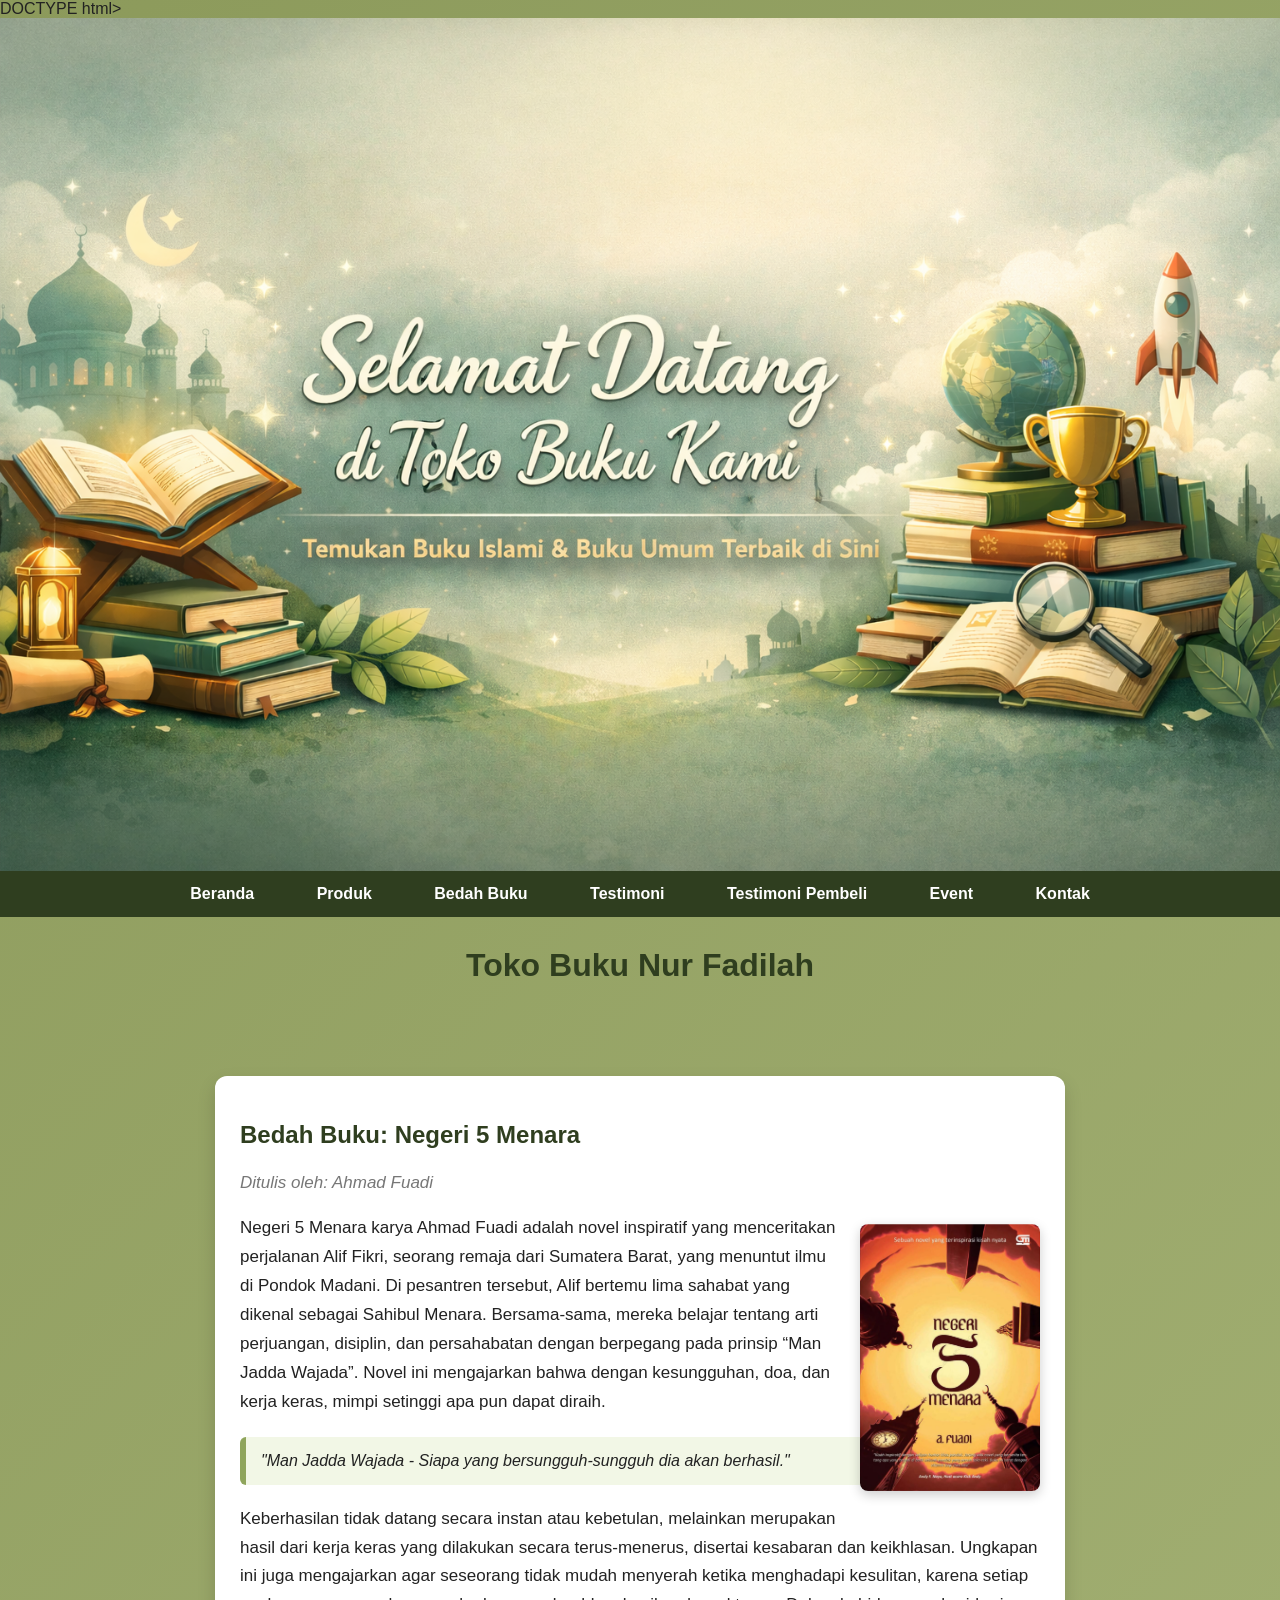
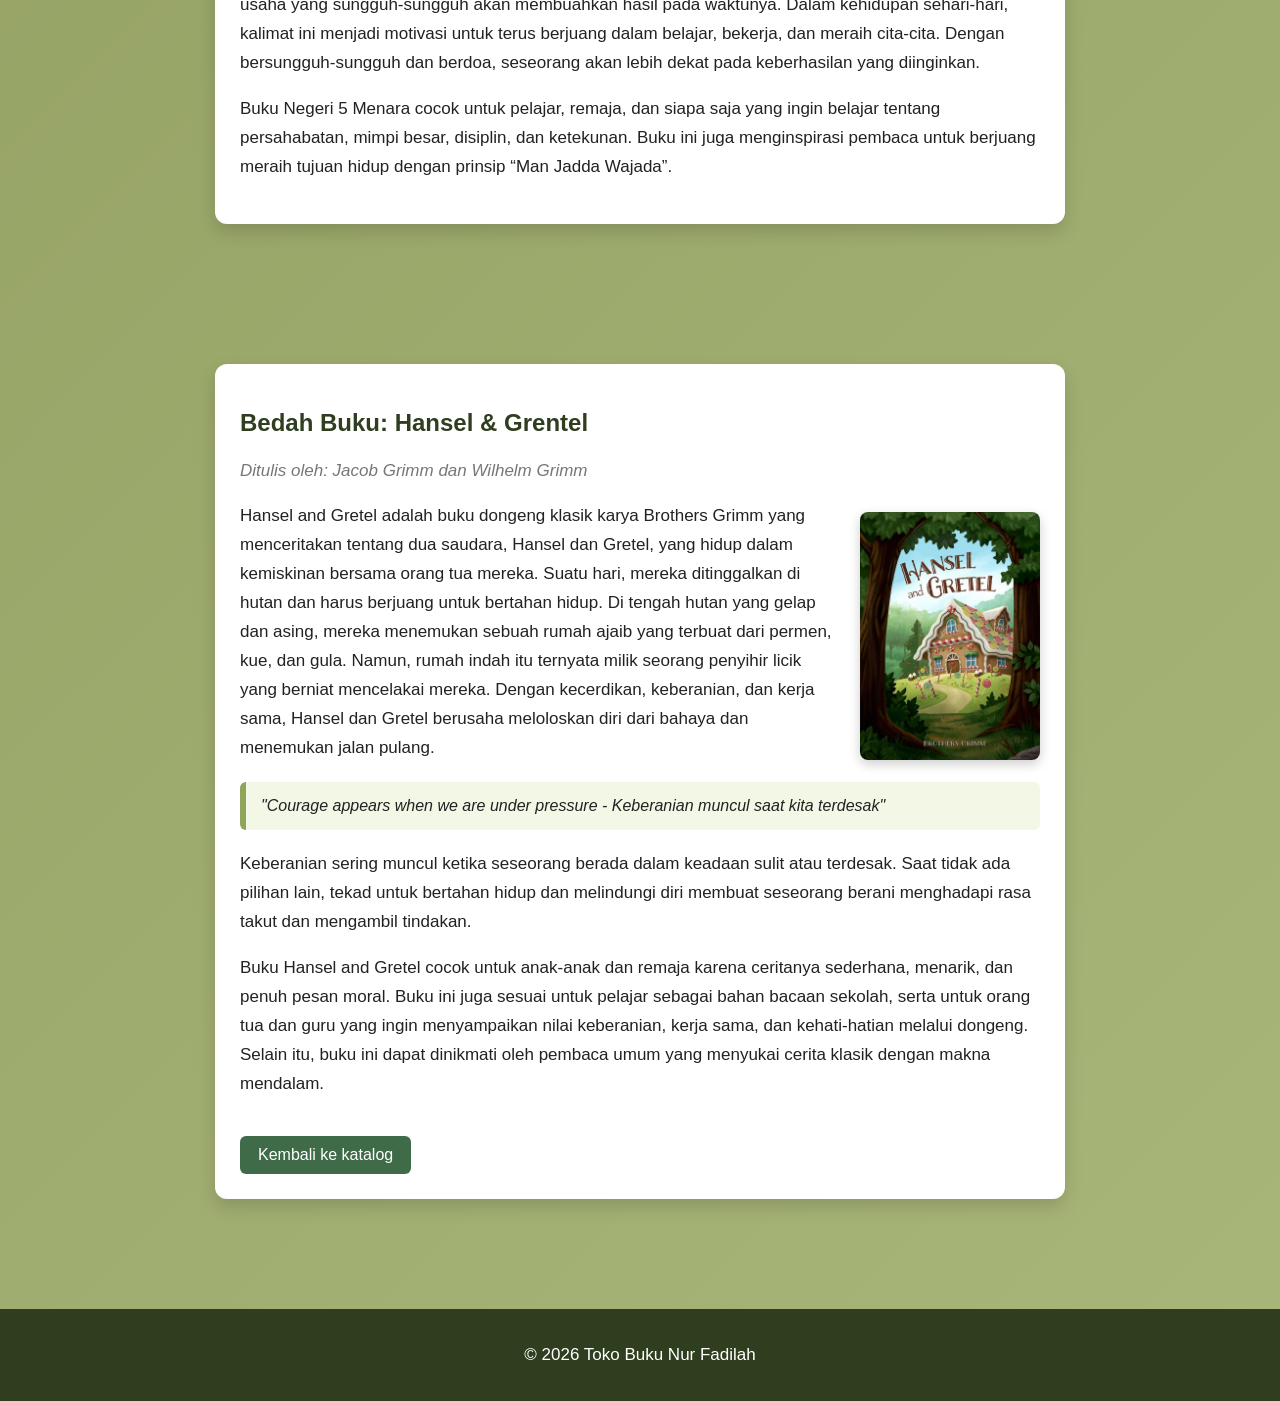
==== bedah-buku.html @ 782575cf "Add files via upload" ====
DOCTYPE html>
<html lang="id">
<head>
    <meta charset="UTF-8">
    <meta name="viewport" content="width=device-width, initial-scale=1.0">
    <title>Profil Usaha Buku</title>
    <link rel="stylesheet" href="style.css" />
</head>
<body>
    
<header>
        <img src="ChatGPT Image Feb 2, 2026, 08_43_37 AM.png" alt="header" width="1312" height="300">
        
  <nav> <a href="index.html">Beranda</a>
    <a href="produk.html">Produk</a>
    <a href="bedah-buku.html">Bedah Buku</a>
    <a href="testimoni.html">Testimoni</a>
    <a href="tampil-testimoni.html">Testimoni Pembeli</a>
    <a href="event.html">Event</a>
    <a href="kontak.html">Kontak</a>
  </nav>
  </header>
<h1>Toko Buku Nur Fadilah</h1>
<section class="daftar-produk">
<main class="artikel">
<h2>Bedah Buku: Negeri 5 Menara</h2>
<p class="penulis">Ditulis oleh: Ahmad Fuadi</p>  

<img src="buku negeri 5 menara.jpg" alt="Smapul Negeri 5 Menara" class="sampul">

<p>
    Negeri 5 Menara karya Ahmad Fuadi adalah novel inspiratif yang menceritakan perjalanan Alif Fikri, seorang remaja dari Sumatera Barat, yang menuntut ilmu di Pondok Madani. Di pesantren tersebut, Alif bertemu lima sahabat yang dikenal sebagai Sahibul Menara. Bersama-sama, mereka belajar tentang arti perjuangan, disiplin, dan persahabatan dengan berpegang pada prinsip “Man Jadda Wajada”. Novel ini mengajarkan bahwa dengan kesungguhan, doa, dan kerja keras, mimpi setinggi apa pun dapat diraih.
</p>

<blockquote>
    "Man Jadda Wajada - Siapa yang bersungguh-sungguh dia akan berhasil."
</blockquote>

<p>
    Keberhasilan tidak datang secara instan atau kebetulan, melainkan merupakan hasil dari kerja keras yang dilakukan secara terus-menerus, disertai kesabaran dan keikhlasan. Ungkapan ini juga mengajarkan agar seseorang tidak mudah menyerah ketika menghadapi kesulitan, karena setiap usaha yang sungguh-sungguh akan membuahkan hasil pada waktunya.

Dalam kehidupan sehari-hari, kalimat ini menjadi motivasi untuk terus berjuang dalam belajar, bekerja, dan meraih cita-cita. Dengan bersungguh-sungguh dan berdoa, seseorang akan lebih dekat pada keberhasilan yang diinginkan.
</p>

<p>
    Buku Negeri 5 Menara cocok untuk pelajar, remaja, dan siapa saja yang ingin belajar tentang persahabatan, mimpi besar, disiplin, dan ketekunan. Buku ini juga menginspirasi pembaca untuk berjuang meraih tujuan hidup dengan prinsip “Man Jadda Wajada”.
</p>
</main>
</section>
<section class="daftar-produk">
<main class="artikel">
<h2>Bedah Buku: Hansel & Grentel</h2>
<p class="penulis">Ditulis oleh: Jacob Grimm dan Wilhelm Grimm</p>  

<img src="Digital illustration_ children’s book cover.jpg" alt="Smapul Digital illustration_ children’s book cover" class="sampul">

<p>
    Hansel and Gretel adalah buku dongeng klasik karya Brothers Grimm yang menceritakan tentang dua saudara, Hansel dan Gretel, yang hidup dalam kemiskinan bersama orang tua mereka. Suatu hari, mereka ditinggalkan di hutan dan harus berjuang untuk bertahan hidup.
Di tengah hutan yang gelap dan asing, mereka menemukan sebuah rumah ajaib yang terbuat dari permen, kue, dan gula. Namun, rumah indah itu ternyata milik seorang penyihir licik yang berniat mencelakai mereka. Dengan kecerdikan, keberanian, dan kerja sama, Hansel dan Gretel berusaha meloloskan diri dari bahaya dan menemukan jalan pulang.
</p>

<blockquote>
    "Courage appears when we are under pressure - Keberanian muncul saat kita terdesak"
</blockquote>

<p>
   Keberanian sering muncul ketika seseorang berada dalam keadaan sulit atau terdesak. Saat tidak ada pilihan lain, tekad untuk bertahan hidup dan melindungi diri membuat seseorang berani menghadapi rasa takut dan mengambil tindakan.
</p>

<p>
    Buku Hansel and Gretel cocok untuk anak-anak dan remaja karena ceritanya sederhana, menarik, dan penuh pesan moral. Buku ini juga sesuai untuk pelajar sebagai bahan bacaan sekolah, serta untuk orang tua dan guru yang ingin menyampaikan nilai keberanian, kerja sama, dan kehati-hatian melalui dongeng. Selain itu, buku ini dapat dinikmati oleh pembaca umum yang menyukai cerita klasik dengan makna mendalam.
</p>
<a href="produk.html" class="btn-kembali"> Kembali ke katalog</a>
</main>
</section>
<footer>
    <p>&copy; 2026 Toko Buku Nur Fadilah</p>
</footer>
</body>
</html>
---- style.css ----
body{
    margin:0;
    font-family: 'Segoe UI', Arial, sans-serif;
    background: linear-gradient(135deg,#8c9a5b,#a9b67a);
    color:#222;
}

/* ===== HEADER ===== */

header img{
    width:100%;
    height:auto;
    display:block;
}

/* ===== NAVBAR ===== */

nav{
    background:#2f3e1f;
    text-align:center;
    padding:14px;
}

nav a{
    color:white;
    text-decoration:none;
    margin:0 15px;
    font-weight:bold;
    padding:8px 14px;
    border-radius:6px;
    transition:0.3s;
}

nav a:hover{
    background:#9fb86d;
    color:#1b1b1b;
}

/* ===== JUDUL ===== */

h1{
    text-align:center;
    margin-top:30px;
    color:#2f3e1f;
}

h2{
    color:#2f3e1f;
}

/* ===== PARAGRAF ===== */

p{
    font-size:17px;
    line-height:1.7;
}

/* ===== ARTIKEL BEDAH BUKU ===== */

.artikel{
    max-width:800px;
    margin:40px auto;
    padding:25px;
    background:white;
    border-radius:12px;
    box-shadow:0 8px 18px rgba(0,0,0,0.15);
}

.artikel .penulis{
    color:#777;
    font-style:italic;
}

.artikel .sampul{
    width:180px;
    float:right;
    margin:10px 0 20px 20px;
    border-radius:8px;
    box-shadow:0 4px 12px rgba(0,0,0,0.2);
}

/* ===== QUOTE ===== */

blockquote{
    background:#f2f7e6;
    border-left:6px solid #8fa55c;
    padding:15px;
    border-radius:6px;
    font-style:italic;
    margin:20px 0;
}

/* ===== GRID PRODUK ===== */

.daftar-produk{
    display:grid;
    grid-template-columns: repeat(auto-fit,minmax(250px,1fr));
    gap:25px;
    padding:30px;
}

/* ===== CARD PRODUK ===== */

.produk{
background:#fffdf7;
border:1px solid #e2d8c5;
padding:18px;
border-radius:12px;
text-align:center;
box-shadow:0 4px 12px rgba(0,0,0,0.1);
transition:0.3s;
}

.produk:hover{
transform:translateY(-6px);
box-shadow:0 10px 20px rgba(0,0,0,0.2);
}

.produk img{
width:150px;
height:auto;
border-radius:6px;
margin-bottom:10px;
}

.produk h2{
font-size:20px;
color:#3d2705;
}

.harga{
font-weight:bold;
color:#222;
margin:8px 0;
}

.deskripsi{
font-size:14px;
color:#5a3c1b;
}

/* ===== BUTTON ===== */

.btn-kembali{
display:inline-block;
margin-top:20px;
padding:10px 18px;
background:#3f6b48;
color:white;
text-decoration:none;
border-radius:6px;
transition:0.3s;
}

.btn-kembali:hover{
background:#2e4e35;
}

/* ===== FORM ===== */

.formulir{
max-width:600px;
margin:40px auto;
padding:25px;
background:white;
border-radius:12px;
box-shadow:0 8px 18px rgba(0,0,0,0.15);
}

form label{
display:block;
margin-top:10px;
font-weight:bold;
}

form input,
form textarea,
form select{
width:100%;
padding:10px;
margin-top:5px;
margin-bottom:15px;
border-radius:6px;
border:1px solid #ccc;
}

form button{
background:#3f6b48;
color:white;
padding:10px 16px;
border:none;
border-radius:6px;
cursor:pointer;
font-size:16px;
transition:0.3s;
}

form button:hover{
background:#2e4e35;
}

/* ===== TESTIMONI ===== */

.testimoni-box{
background:white;
padding:15px;
margin:15px 0;
border-left:6px solid #8fa55c;
border-radius:6px;
box-shadow:0 3px 10px rgba(0,0,0,0.1);
}

/* ===== EVENT CARD ===== */

.event-grid{
display:grid;
grid-template-columns:repeat(auto-fit,minmax(250px,1fr));
gap:25px;
padding:30px;
}

.event-card{
background:white;
border-radius:10px;
overflow:hidden;
box-shadow:0 5px 15px rgba(0,0,0,0.1);
transition:0.3s;
}

.event-card:hover{
transform:translateY(-5px);
}

.event-card img{
width:100%;
height:180px;
object-fit:cover;
}

.event-content{
padding:15px;
}

.event-date{
color:#3f6b48;
font-weight:bold;
}

/* ===== KONTAK CARD ===== */

.card{
background:white;
padding:25px;
border-radius:10px;
box-shadow:0 5px 15px rgba(0,0,0,0.1);
}

/* ===== FOOTER ===== */

footer{
background:#2f3e1f;
color:white;
text-align:center;
padding:15px;
margin-top:40px;
}
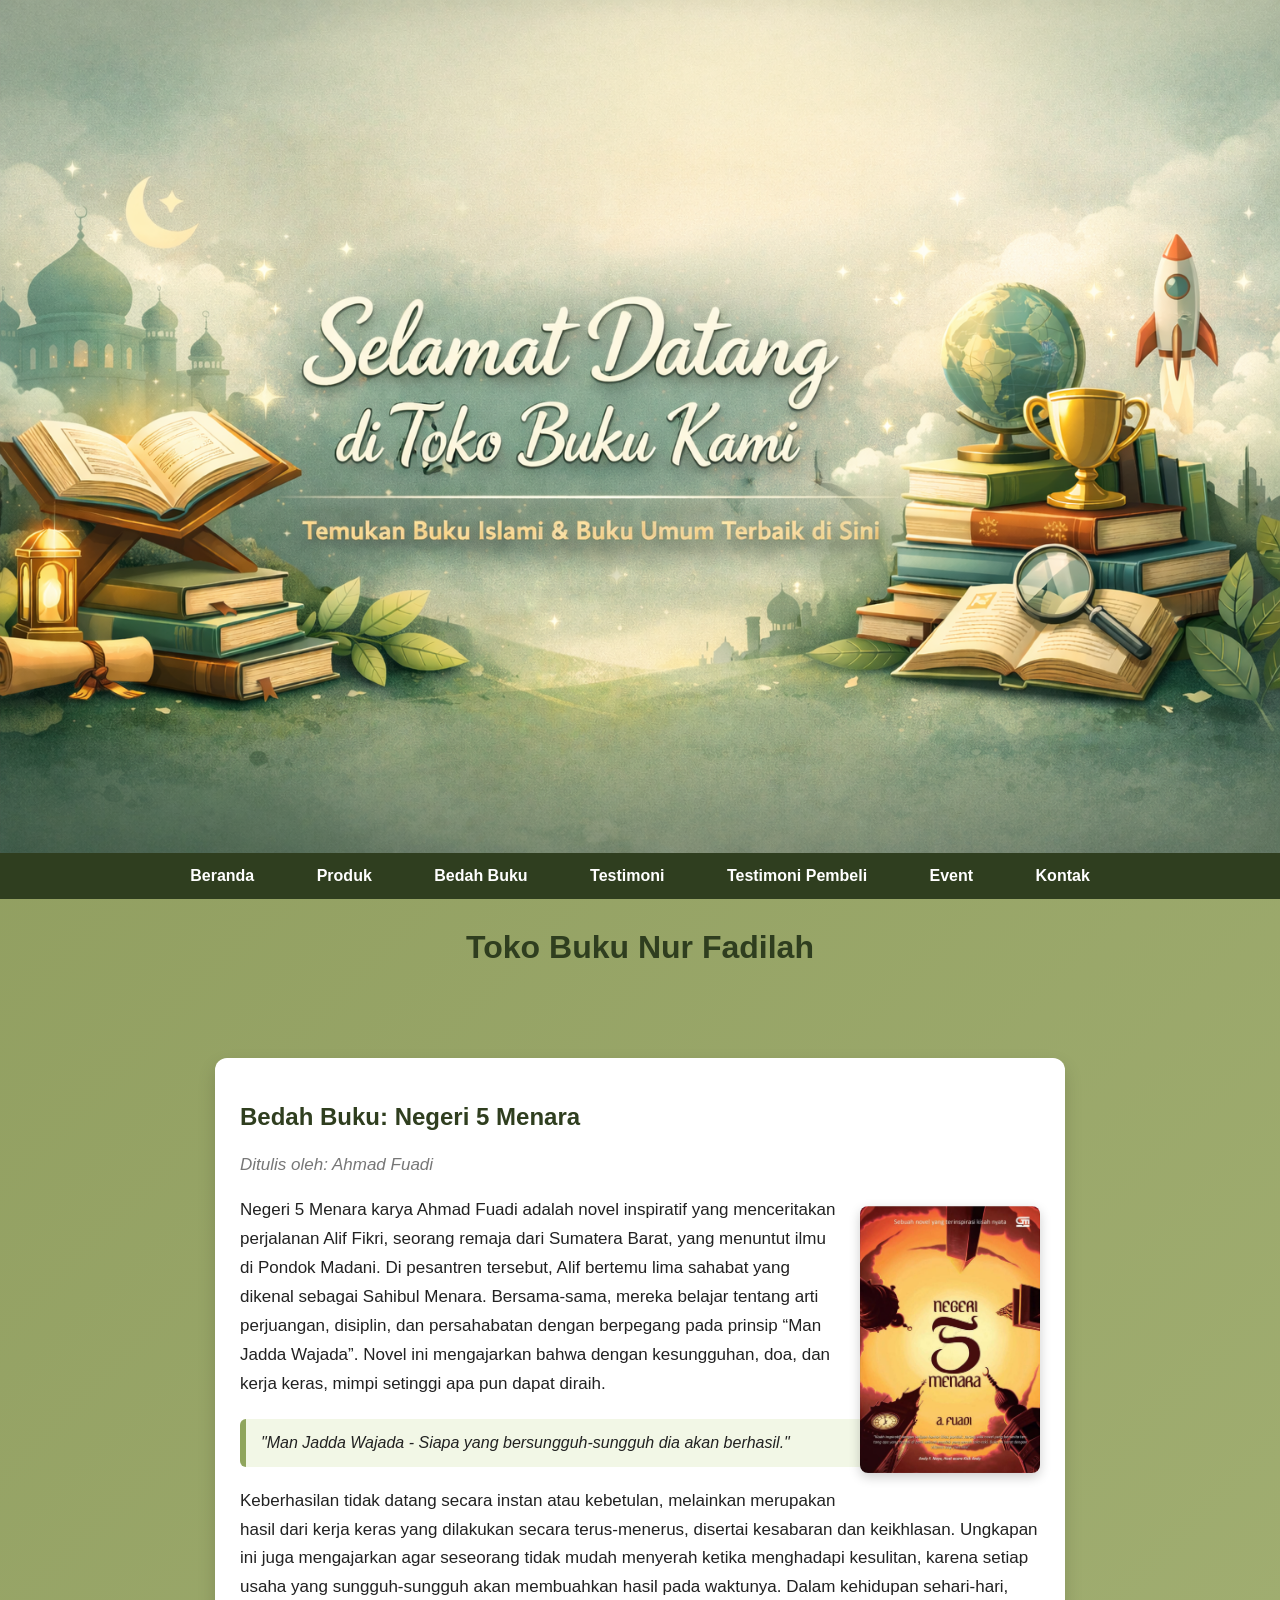
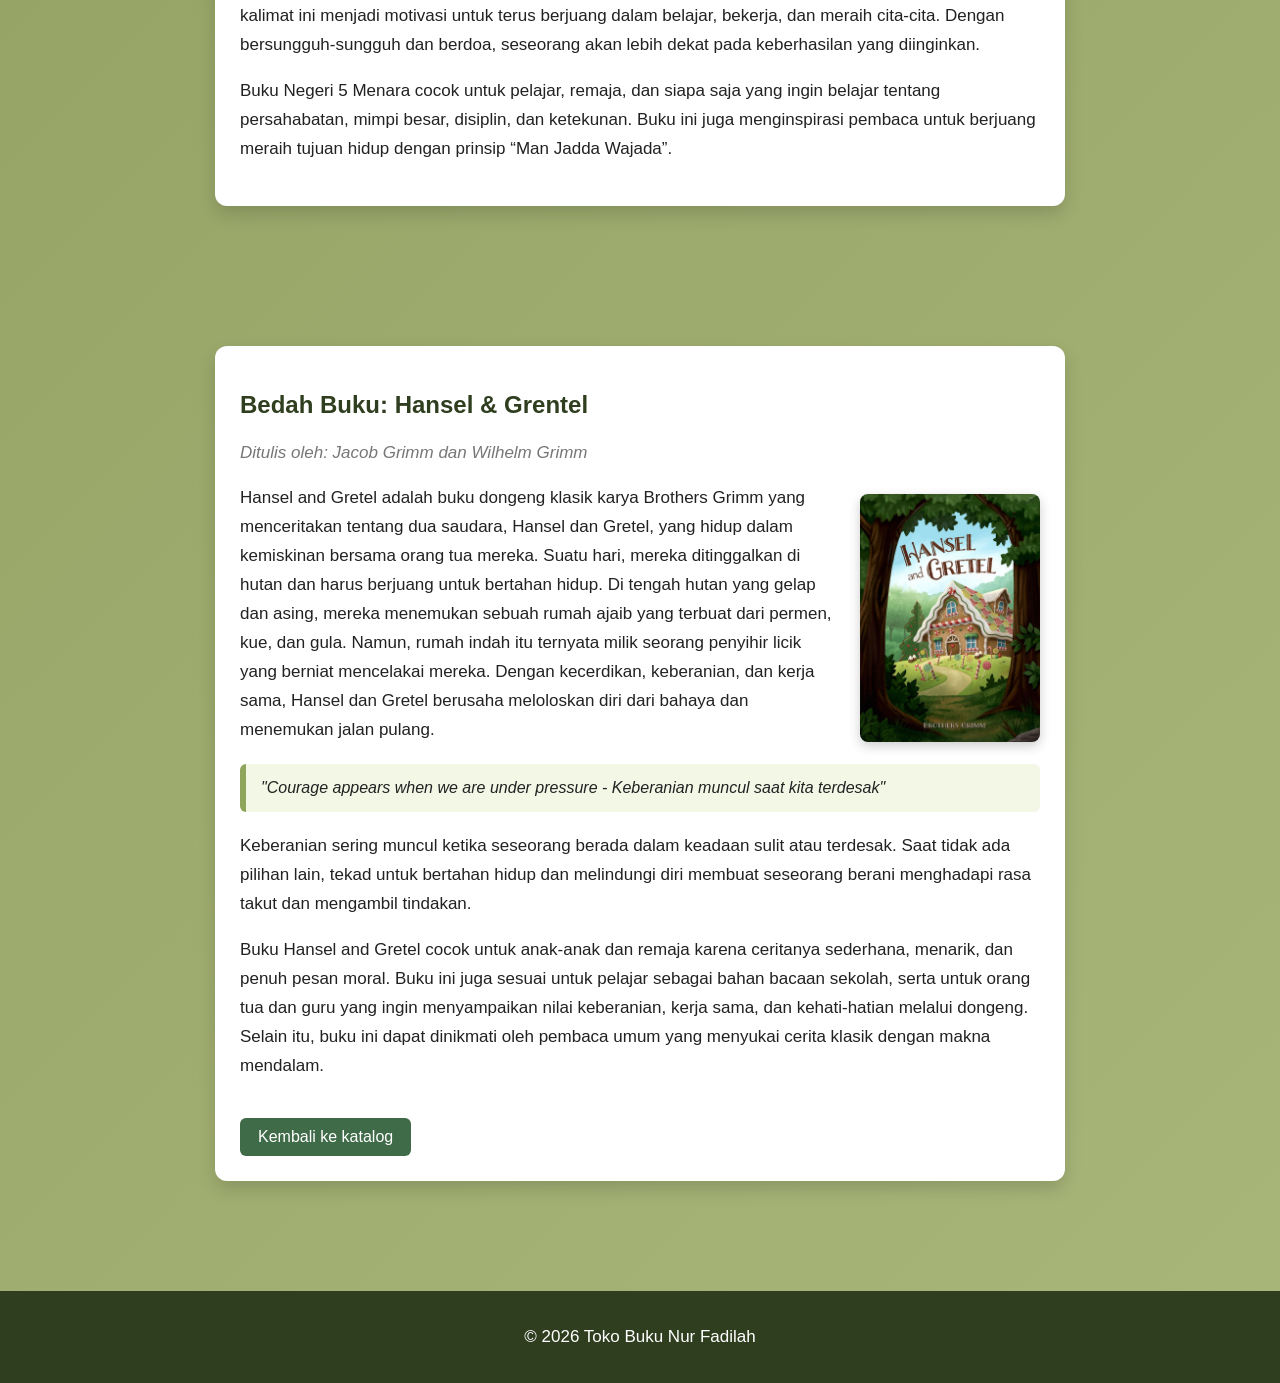
==== commit 323873d4: "Update bedah-buku.html" ====
--- a/bedah-buku.html
+++ b/bedah-buku.html
@@ -1,4 +1,4 @@
-DOCTYPE html>
+<!DOCTYPE html>
 <html lang="id">
 <head>
     <meta charset="UTF-8">
@@ -78,3 +78,4 @@
 </footer>
 </body>
 </html>
+
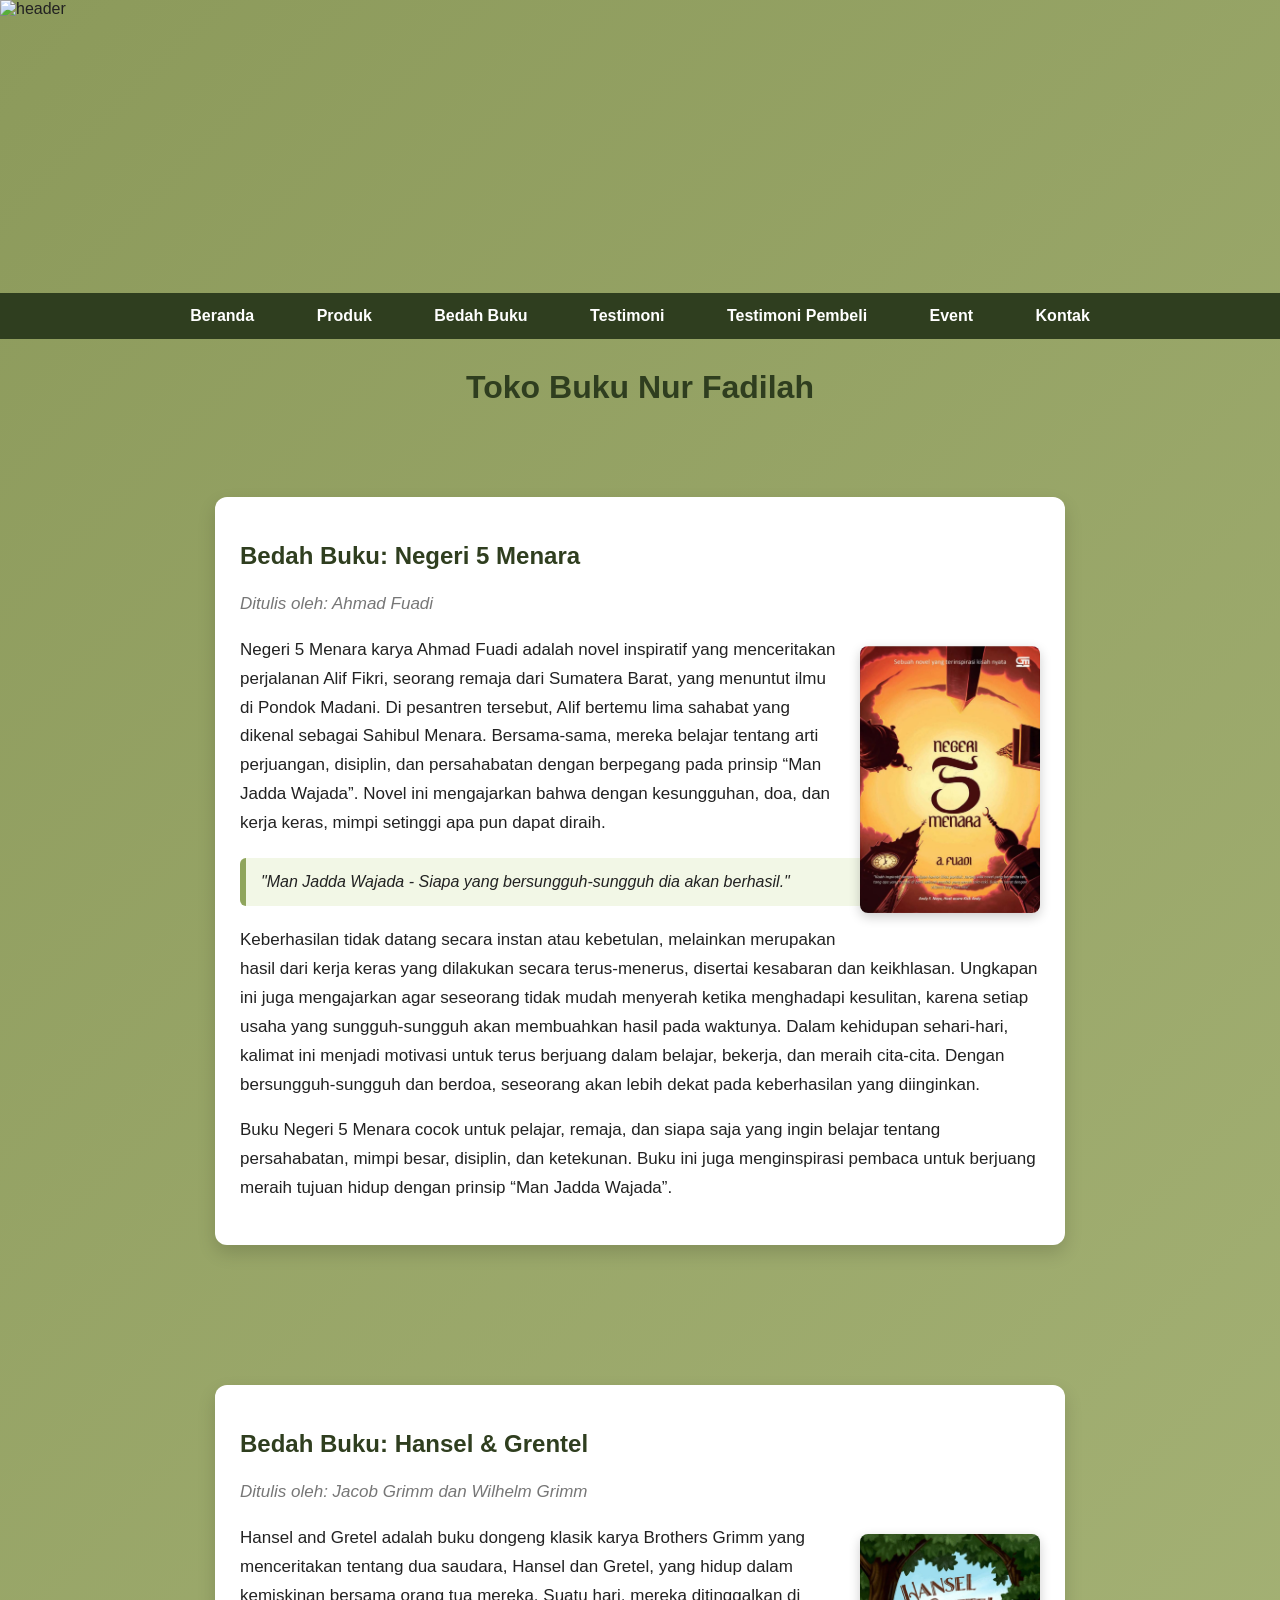
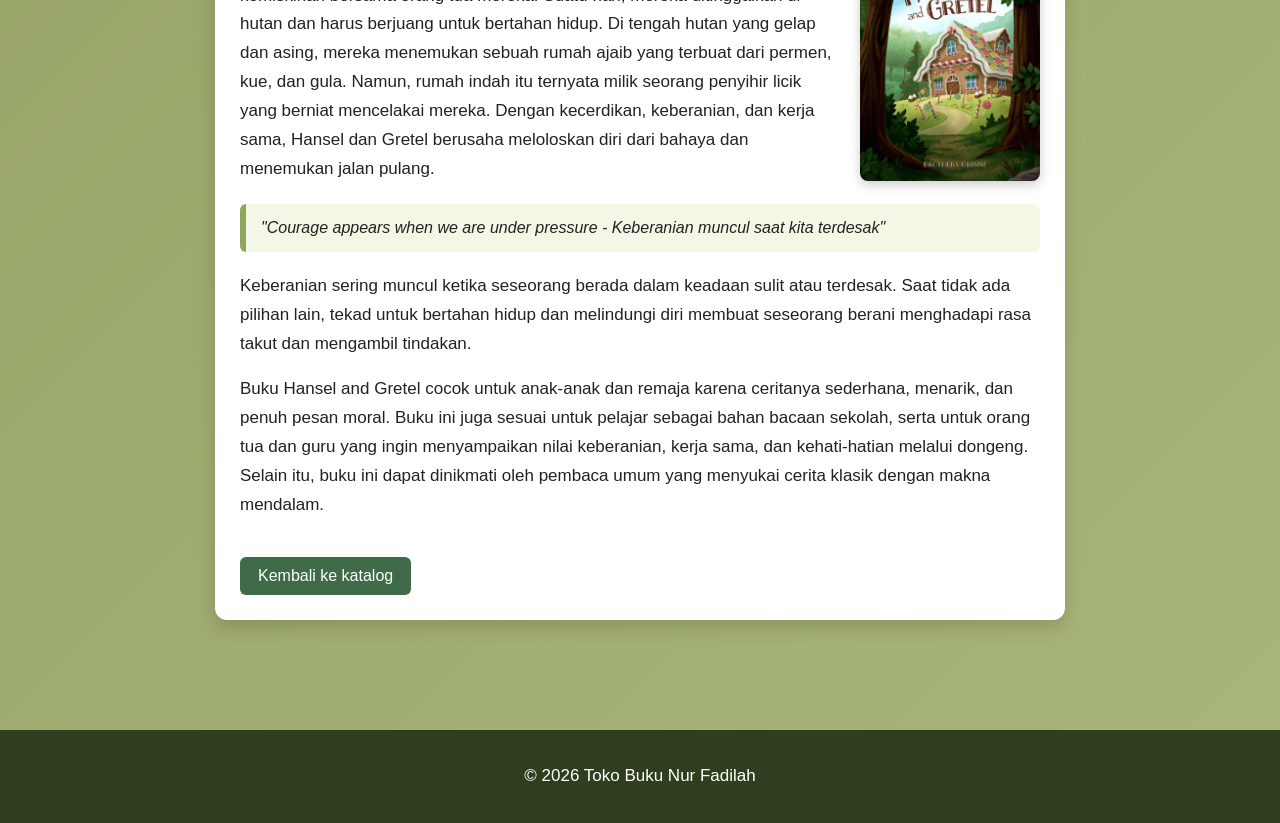
==== commit e8e82246: "Update bedah-buku.html" ====
--- a/bedah-buku.html
+++ b/bedah-buku.html
@@ -9,7 +9,7 @@
 <body>
     
 <header>
-        <img src="ChatGPT Image Feb 2, 2026, 08_43_37 AM.png" alt="header" width="1312" height="300">
+        <img src="Gemini_Generated_Image_g6euj7g6euj7g6eu" alt="header" width="1312" height="300">
         
   <nav> <a href="index.html">Beranda</a>
     <a href="produk.html">Produk</a>
@@ -79,3 +79,4 @@
 </body>
 </html>
 
+
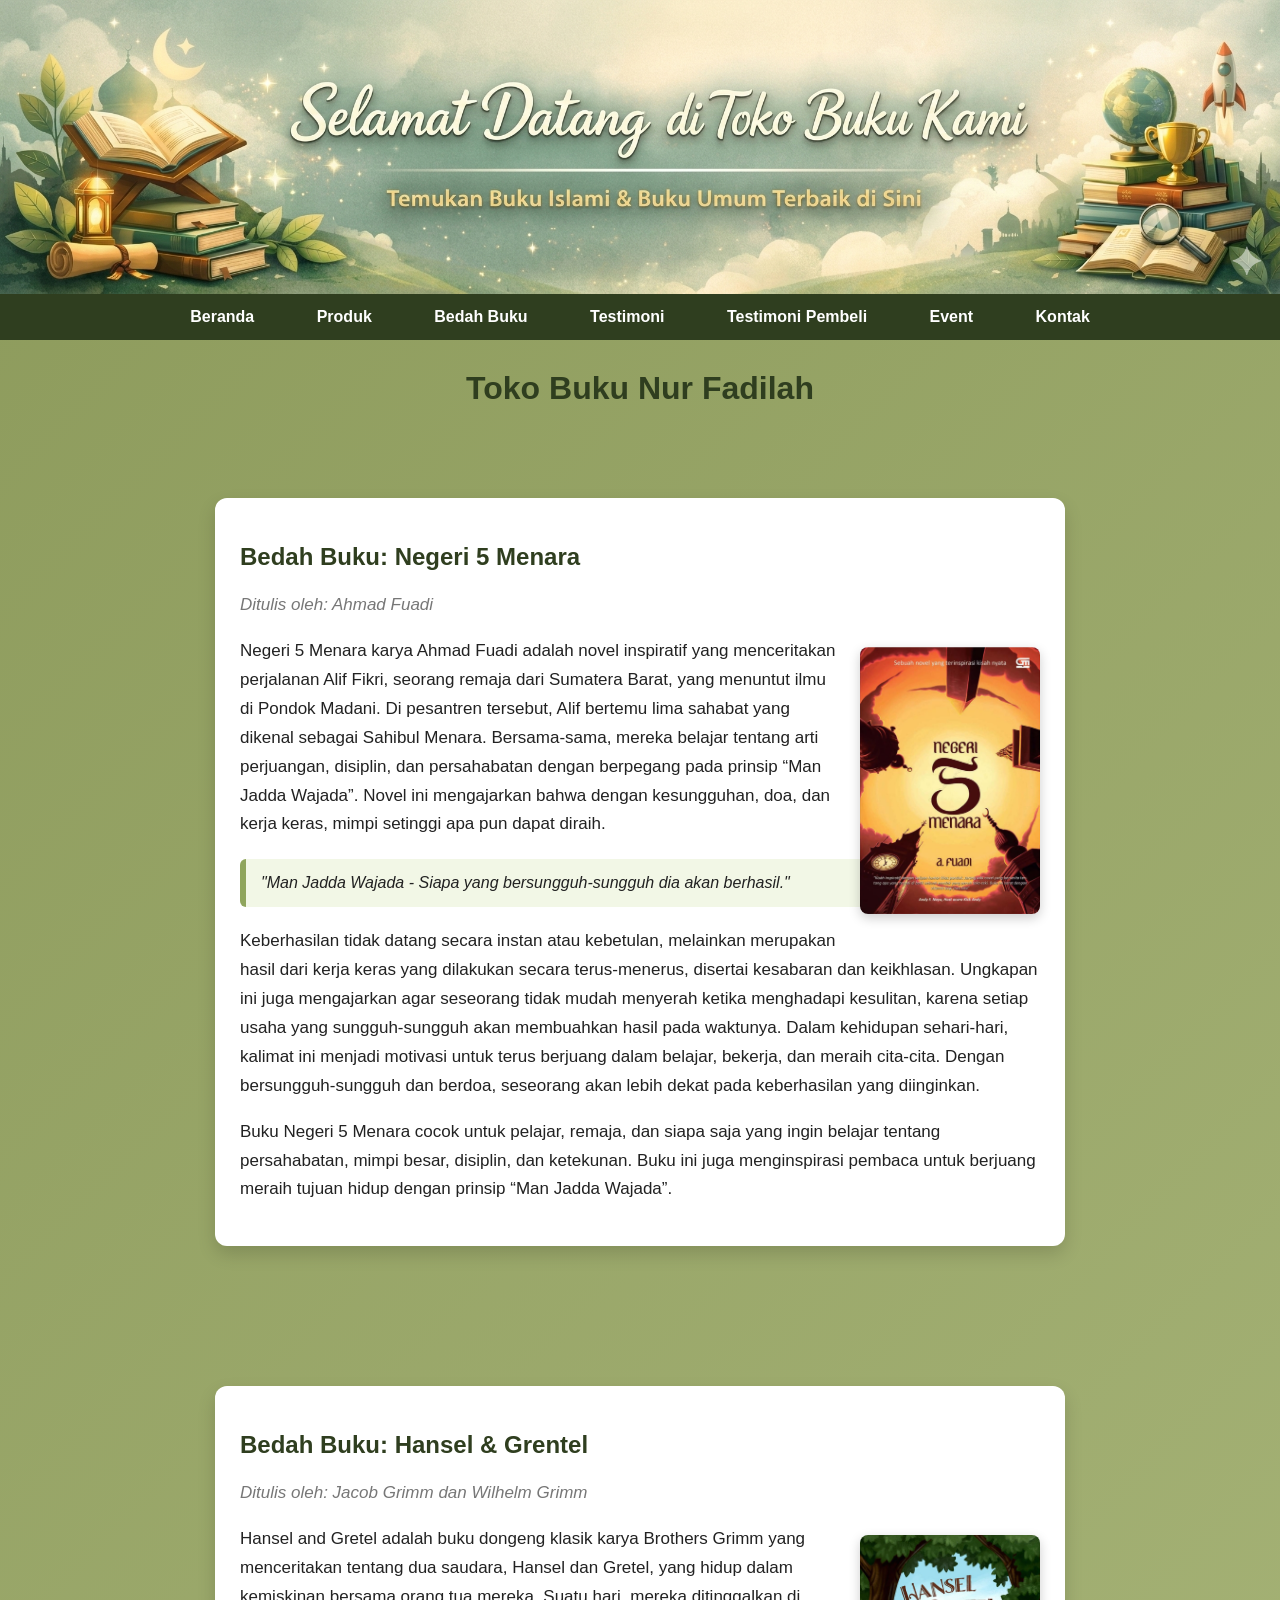
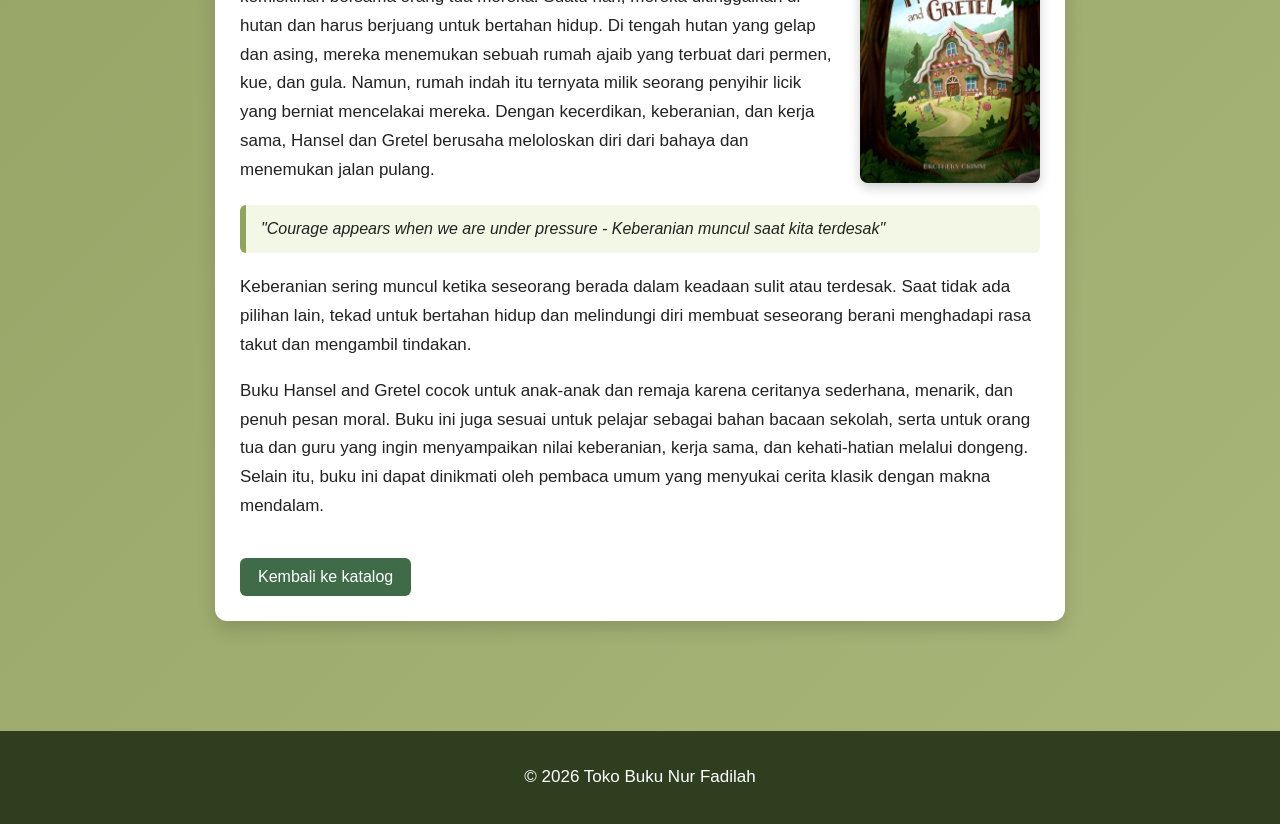
==== commit 52cb9ddd: "Update bedah-buku.html" ====
--- a/bedah-buku.html
+++ b/bedah-buku.html
@@ -9,7 +9,7 @@
 <body>
     
 <header>
-        <img src="Gemini_Generated_Image_g6euj7g6euj7g6eu" alt="header" width="1312" height="300">
+        <img src="Gemini_Generated_Image_g6euj7g6euj7g6eu.png" alt="header" width="1312" height="300">
         
   <nav> <a href="index.html">Beranda</a>
     <a href="produk.html">Produk</a>
@@ -80,3 +80,4 @@
 </html>
 
 
+
